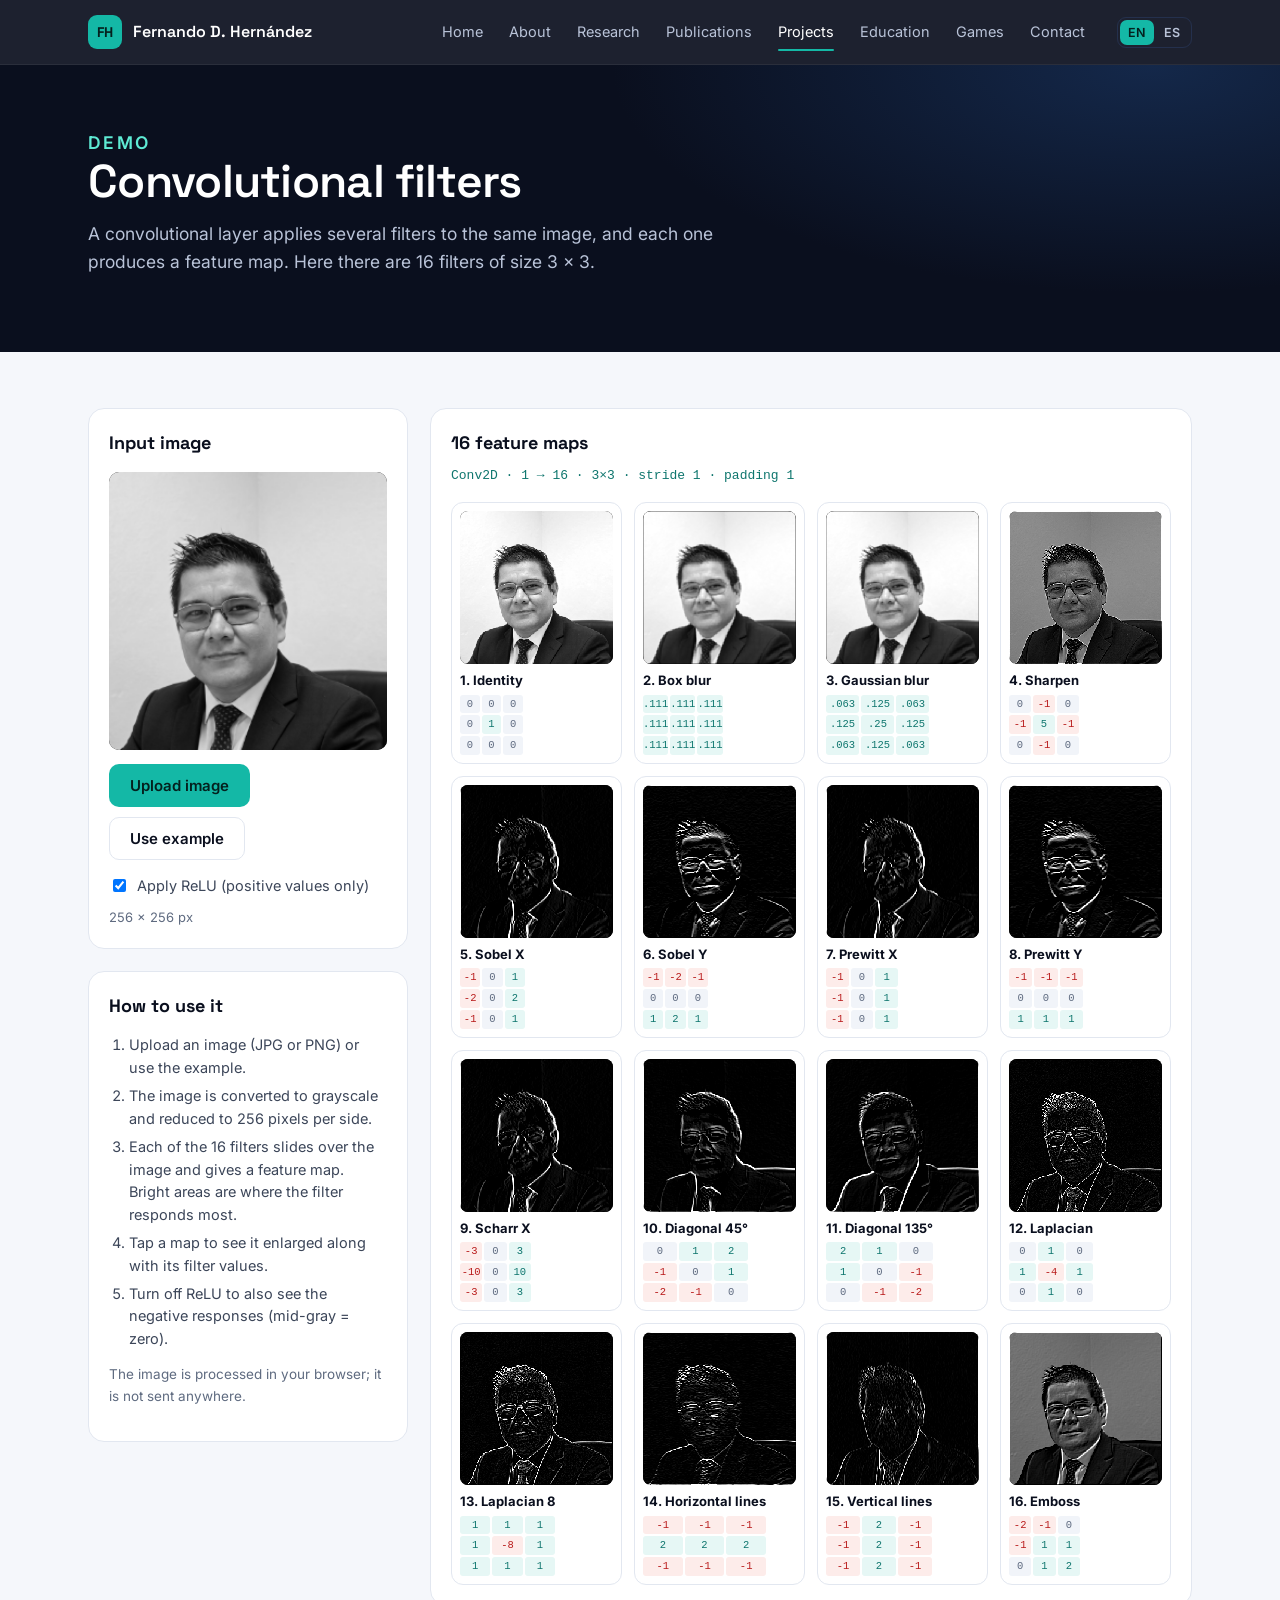
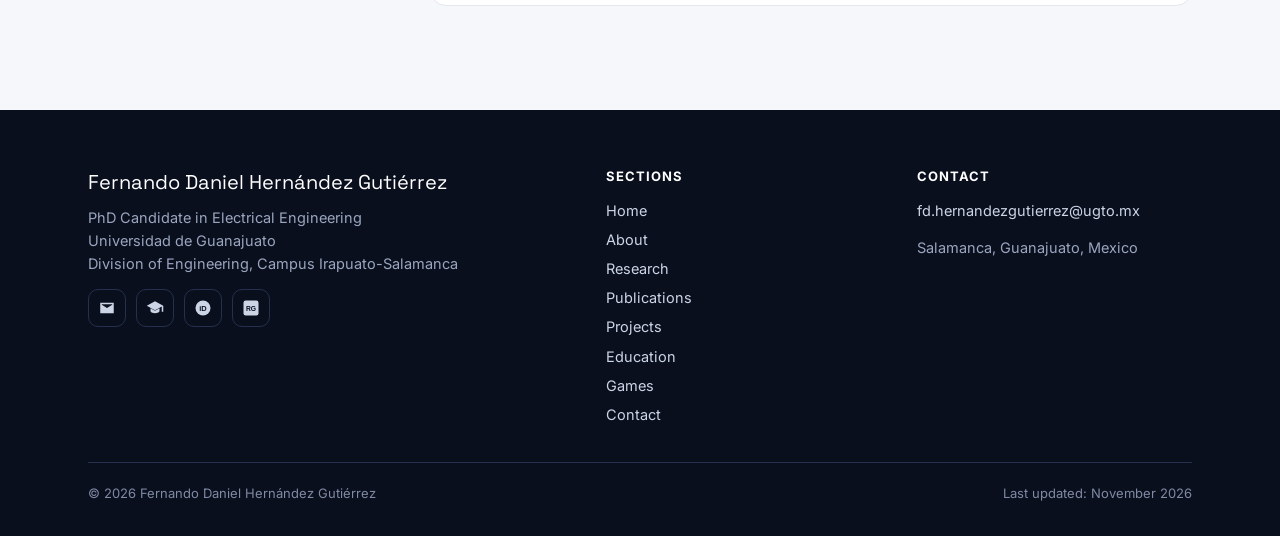
==== convolucion/index.html @ 76b6e7fe "Agrega la demostración de filtros convolucionales Página /convolucion/: el usuario sube una imagen y" ====
<!DOCTYPE html>
<html lang="en">
<head>
<meta charset="utf-8">
<meta name="viewport" content="width=device-width, initial-scale=1">
<title data-es="Filtros convolucionales · Fernando D. Hernández">Convolutional Filters · Fernando D. Hernández</title>
<meta name="description" content="Upload an image and see the 16 feature maps produced by a convolutional layer with 3×3 filters." data-es-content="Suba una imagen y vea los 16 mapas de características que produce una capa convolucional con filtros de 3×3.">
<link rel="icon" href="../assets/img/favicon.svg" type="image/svg+xml">
<link rel="preconnect" href="https://fonts.googleapis.com">
<link rel="preconnect" href="https://fonts.gstatic.com" crossorigin>
<link href="https://fonts.googleapis.com/css2?family=Inter:wght@400;500;600&family=Space+Grotesk:wght@500;600;700&display=swap" rel="stylesheet">
<link rel="stylesheet" href="../assets/css/estilos.css">
<link rel="stylesheet" href="convolucion.css">
</head>
<body data-pagina="convolucion" data-menu="proyectos" data-raiz="../">
<a class="saltar" href="#contenido" data-es="Saltar al contenido">Skip to content</a>
<div id="barra"></div>

<header class="cabecera-pagina">
  <div class="ancho">
    <p class="sobretitulo" data-es="Demostración">Demo</p>
    <h1 data-es="Filtros convolucionales">Convolutional filters</h1>
    <p data-es="Una capa convolucional aplica varios filtros a la misma imagen; cada uno produce un mapa de características. Aquí son 16 filtros de 3 × 3.">A convolutional layer applies several filters to the same image, and each one produces a feature map. Here there are 16 filters of size 3 × 3.</p>
  </div>
</header>

<main id="contenido">
  <section class="seccion primera">
    <div class="ancho">
      <div class="conv">
        <div class="conv-entrada">
          <div class="conv-panel">
            <h3 data-es="Imagen de entrada">Input image</h3>
            <canvas id="entrada" width="256" height="256" aria-label="Input image in grayscale" data-es-aria-label="Imagen de entrada en escala de grises"></canvas>
            <div class="botones">
              <label class="btn prim" for="archivo" data-es="Subir imagen">Upload image</label>
              <button type="button" class="btn claro" id="ejemplo" data-es="Usar ejemplo">Use example</button>
            </div>
            <input type="file" id="archivo" accept="image/*" hidden>
            <label class="conv-opcion"><input type="checkbox" id="relu" checked> <span data-es="Aplicar ReLU (solo valores positivos)">Apply ReLU (positive values only)</span></label>
            <p class="conv-dato" id="dato"></p>
          </div>

          <div class="conv-panel conv-ayuda">
            <h3 data-es="Cómo usarlo">How to use it</h3>
            <ol>
              <li data-es="Suba una imagen (JPG o PNG) o use el ejemplo.">Upload an image (JPG or PNG) or use the example.</li>
              <li data-es="La imagen se pasa a escala de grises y se reduce a 256 píxeles por lado.">The image is converted to grayscale and reduced to 256 pixels per side.</li>
              <li data-es="Cada uno de los 16 filtros recorre la imagen y da un mapa de características. Las zonas claras son donde el filtro responde más.">Each of the 16 filters slides over the image and gives a feature map. Bright areas are where the filter responds most.</li>
              <li data-es="Toque un mapa para verlo en grande junto con los valores de su filtro.">Tap a map to see it enlarged along with its filter values.</li>
              <li data-es="Quite ReLU para ver también las respuestas negativas (gris medio = cero).">Turn off ReLU to also see the negative responses (mid-gray = zero).</li>
            </ol>
            <p class="nota" data-es="La imagen se procesa en su navegador; no se envía a ningún lado.">The image is processed in your browser; it is not sent anywhere.</p>
          </div>
        </div>

        <div class="conv-salida">
          <div class="conv-panel">
            <h3 data-es="16 mapas de características">16 feature maps</h3>
            <p class="conv-capa">Conv2D · 1 → 16 · 3×3 · stride 1 · padding 1</p>
            <div class="conv-mapas" id="mapas"></div>
          </div>
        </div>
      </div>
    </div>
  </section>
</main>

<dialog class="conv-detalle" id="detalle">
  <form method="dialog"><button class="conv-cerrar" aria-label="Close" data-es-aria-label="Cerrar">×</button></form>
  <h3 id="detalle-titulo"></h3>
  <div class="conv-detalle-cuerpo">
    <canvas id="detalle-mapa" width="256" height="256"></canvas>
    <div>
      <p class="conv-dato" data-es="Valores del filtro">Filter values</p>
      <div class="conv-kernel grande" id="detalle-kernel"></div>
      <p class="conv-dato" id="detalle-texto"></p>
    </div>
  </div>
</dialog>

<div id="pie"></div>
<script src="../assets/js/datos.js"></script>
<script src="../assets/js/datos-en.js"></script>
<script src="../assets/js/sitio.js"></script>
<script src="convolucion.js"></script>
</body>
</html>
---- assets/css/estilos.css ----
/* ==========================================================================
   Estilos del sitio — © 2026 Fernando Daniel Hernandez Gutierrez
   ========================================================================== */
:root{
  --tinta:#0a0f1e; --tinta-2:#121a2f; --borde-osc:#24304d; --claro:#f5f7fb; --blanco:#fff;
  --texto:#1c2433; --suave:#5f6b80; --linea:#e2e7f0;
  --turquesa:#14b8a6; --turquesa-2:#5eead4; --turquesa-osc:#0f766e; --coral:#f97362;
  --titulo:"Space Grotesk", Inter, system-ui, sans-serif;
  --sans:Inter, system-ui, -apple-system, "Segoe UI", Roboto, sans-serif;
  --alto-barra:64px;
}
*{box-sizing:border-box}
[hidden]{display:none!important}
[id]{scroll-margin-top:calc(var(--alto-barra) + 20px)}
html{scroll-behavior:smooth;scroll-padding-top:calc(var(--alto-barra) + 16px)}
body{margin:0;font-family:var(--sans);color:var(--texto);background:var(--claro);line-height:1.6;font-size:16px;
     min-height:100vh;display:flex;flex-direction:column}
main{flex:1}
a{color:inherit}
img{max-width:100%;display:block}
.ancho{max-width:1160px;margin:0 auto;padding:0 28px}
.ancho>*,.pub>*,.linea>*,.dos-col>*,.pie-cols>*{min-width:0}
.saltar{position:absolute;left:-9999px;top:10px;z-index:60;background:#fff;color:var(--tinta);padding:8px 14px;border-radius:8px;font-weight:600}
.saltar:focus{left:12px}
:focus-visible{outline:2px solid var(--turquesa);outline-offset:2px}

/* ---------- Barra de navegación ---------- */
#barra{height:var(--alto-barra);background:var(--tinta)}          /* espacio reservado mientras carga */
nav.barra{position:sticky;top:0;z-index:40;background:rgba(10,15,30,.92);backdrop-filter:blur(10px);-webkit-backdrop-filter:blur(10px);
          border-bottom:1px solid rgba(255,255,255,.06);transition:box-shadow .2s}
nav.barra.con-sombra{box-shadow:0 8px 28px rgba(0,0,0,.28)}
nav.barra .ancho{display:flex;align-items:center;justify-content:space-between;gap:20px;height:var(--alto-barra)}
.logo{display:flex;align-items:center;gap:11px;text-decoration:none;color:#fff;font-family:var(--titulo);font-weight:600;font-size:16px;white-space:nowrap}
.sello{width:34px;height:34px;border-radius:9px;background:var(--turquesa);color:#04211e;display:grid;place-items:center;font-weight:700;font-size:14px;flex:none}
.menu{display:flex;gap:2px;list-style:none;margin:0;padding:0}
.menu a{display:block;position:relative;color:#b9c3d8;text-decoration:none;font-size:14.5px;padding:8px 12px;border-radius:8px}
.menu a:hover{color:#fff;background:rgba(255,255,255,.06)}
.menu a[aria-current="page"]{color:#fff}
.menu a[aria-current="page"]::after{content:"";position:absolute;left:12px;right:12px;bottom:1px;height:2px;border-radius:2px;background:var(--turquesa)}
.hamburguesa{display:none;position:relative;width:44px;height:44px;flex:none;border:1px solid var(--borde-osc);border-radius:10px;background:none;cursor:pointer}
.hamburguesa span,.hamburguesa span::before,.hamburguesa span::after{position:absolute;width:18px;height:2px;border-radius:2px;background:#fff;transition:transform .25s,top .25s,background .2s}
.hamburguesa span{left:12px;top:20px}
.hamburguesa span::before,.hamburguesa span::after{content:"";left:0}
.hamburguesa span::before{top:-6px}
.hamburguesa span::after{top:6px}
.barra.abierta .hamburguesa span{background:transparent}
.barra.abierta .hamburguesa span::before{top:0;transform:rotate(45deg)}
.barra.abierta .hamburguesa span::after{top:0;transform:rotate(-45deg)}

/* ---------- Portada (inicio) ---------- */
.portada{background:radial-gradient(1200px 500px at 85% 20%,#14284a 0%,transparent 60%),var(--tinta);color:#dfe6f3;padding:72px 0 96px;overflow:hidden}
.portada .ancho{display:grid;grid-template-columns:1.15fr .85fr;gap:48px;align-items:center}
.sobretitulo{font-size:13px;letter-spacing:.14em;text-transform:uppercase;color:var(--turquesa-2);font-weight:600;margin:0 0 16px}
.portada h1{font-family:var(--titulo);font-size:54px;line-height:1.04;margin:0 0 20px;color:#fff;font-weight:600;letter-spacing:-.015em}
.portada .lema{font-size:19px;color:#b9c3d8;max-width:560px;margin:0 0 30px}
.botones{display:flex;gap:12px;flex-wrap:wrap;margin-bottom:28px}
.btn{display:inline-flex;align-items:center;gap:8px;padding:11px 20px;border-radius:10px;font:600 15px var(--sans);text-decoration:none;border:1px solid transparent;cursor:pointer}
.btn.prim{background:var(--turquesa);color:#04211e}
.btn.prim:hover{background:var(--turquesa-2)}
.btn.sec{border-color:var(--borde-osc);color:#fff;background:none}
.btn.sec:hover{border-color:#4b5b80}
.btn.claro{border-color:var(--linea);color:var(--tinta);background:var(--blanco)}
.btn.claro:hover{border-color:var(--turquesa);color:var(--turquesa-osc)}
.btn[disabled]{opacity:.6;cursor:wait}
.redes{display:flex;gap:10px;flex-wrap:wrap}
.redes a{width:38px;height:38px;border-radius:10px;border:1px solid var(--borde-osc);display:grid;place-items:center;color:#b9c3d8}
.redes a:hover{color:#fff;border-color:#4b5b80}
.redes svg{width:18px;height:18px}

.lienzo{position:relative;aspect-ratio:1;max-width:440px;width:100%;justify-self:center;cursor:ew-resize;touch-action:pan-y}
.lienzo canvas{width:100%;height:100%;display:block}
.lienzo .rotulo{position:absolute;bottom:-4px;font-size:12px;letter-spacing:.08em;text-transform:uppercase;color:#7f8aa3}
.lienzo .r1{left:8%} .lienzo .r2{right:8%}

/* ---------- Cabecera de páginas interiores ---------- */
.cabecera-pagina{background:radial-gradient(900px 380px at 90% 0%,#14284a 0%,transparent 60%),var(--tinta);color:#b9c3d8;padding:64px 0 76px}
.cabecera-pagina h1{font-family:var(--titulo);color:#fff;font-size:46px;line-height:1.06;margin:0 0 14px;letter-spacing:-.015em;font-weight:600}
.cabecera-pagina p{max-width:660px;margin:0;font-size:17.5px}

/* ---------- Cifras ---------- */
.cifras{margin-top:-48px;position:relative;z-index:2}
.cifras .rejilla{display:grid;grid-template-columns:repeat(4,1fr);background:var(--blanco);border-radius:16px;box-shadow:0 12px 40px rgba(10,15,30,.10);overflow:hidden}
.cifra{padding:24px 26px}
.cifra+.cifra{border-left:1px solid var(--linea)}
.cifra b{font-family:var(--titulo);font-size:32px;color:var(--tinta);display:block;line-height:1.1}
.cifra span{font-size:13.5px;color:var(--suave);display:block;margin-top:6px;line-height:1.4}

/* ---------- Secciones ---------- */
.seccion{padding:76px 0 8px}
.seccion.primera{padding-top:56px}
.cabeza{display:flex;align-items:end;justify-content:space-between;gap:20px;margin-bottom:28px;flex-wrap:wrap}
.cabeza h2{font-family:var(--titulo);font-size:32px;margin:0;color:var(--tinta);letter-spacing:-.01em;line-height:1.15}
.cabeza p{margin:6px 0 0;color:var(--suave);max-width:640px}
.num{font-family:var(--titulo);color:var(--turquesa);font-size:14px;font-weight:600;display:block;margin-bottom:6px;letter-spacing:.04em}
.mas{font-weight:600;color:var(--turquesa-osc);text-decoration:none;white-space:nowrap}
.mas:hover{text-decoration:underline}
.texto-largo p{font-size:17px;margin:0 0 16px}

.dos-col{display:grid;grid-template-columns:1.3fr .7fr;gap:40px;align-items:start}
.tarjeta{background:var(--blanco);border:1px solid var(--linea);border-radius:16px;padding:24px}
.tarjeta h4{margin:0 0 12px;font-size:13px;letter-spacing:.08em;text-transform:uppercase;color:var(--suave)}
.tarjeta h4:not(:first-child){margin-top:22px}
.lista-simple{list-style:none;margin:0;padding:0;display:grid;gap:10px}
.lista-simple li{font-size:14.5px;line-height:1.45}
.lista-simple small{display:block;color:var(--suave)}
.pildoras{display:flex;flex-wrap:wrap;gap:8px}
.pildoras span{font-size:13px;padding:5px 12px;border-radius:999px;background:#e6f7f5;color:var(--turquesa-osc)}

.foto{width:100%;aspect-ratio:1;border-radius:16px;overflow:hidden;background:linear-gradient(150deg,#1d3a66,var(--tinta));display:grid;place-items:center;
      color:#fff;font-family:var(--titulo);font-size:72px;font-weight:600;margin-bottom:20px}
.foto img{width:100%;height:100%;object-fit:cover}

/* ---------- Líneas de investigación ---------- */
.lineas{display:grid;grid-template-columns:repeat(2,1fr);gap:20px}
.linea{background:var(--blanco);border:1px solid var(--linea);border-radius:16px;padding:26px;display:grid;grid-template-columns:72px 1fr;gap:20px;
       transition:transform .2s,box-shadow .2s;scroll-margin-top:calc(var(--alto-barra) + 20px)}
.linea:hover{transform:translateY(-3px);box-shadow:0 14px 36px rgba(10,15,30,.08)}
.linea:target{border-color:var(--turquesa);box-shadow:0 0 0 3px rgba(20,184,166,.18)}
.ilus{width:72px;height:72px;border-radius:14px;background:var(--tinta);display:grid;place-items:center}
.ilus svg{width:50px;height:50px}
.linea h3{font-family:var(--titulo);font-size:20px;margin:0 0 4px;color:var(--tinta);line-height:1.25}
.estado{font-size:12px;font-weight:600;color:var(--coral);text-transform:uppercase;letter-spacing:.06em}
.linea p{font-size:14.5px;color:#3c4659;margin:8px 0 12px}
.tags{display:flex;flex-wrap:wrap;gap:6px}
.tags span{font-size:12px;color:var(--suave);background:var(--claro);padding:2px 9px;border-radius:6px}
.lineas.detalle{grid-template-columns:1fr}
.lineas.detalle .linea{grid-template-columns:96px 1fr;padding:32px}
.lineas.detalle .ilus{width:96px;height:96px;border-radius:18px}
.lineas.detalle .ilus svg{width:64px;height:64px}
.lineas.detalle p{font-size:16px;max-width:760px}
.relacionadas{margin-top:18px;padding-top:16px;border-top:1px dashed var(--linea)}
.relacionadas h4{margin:0 0 8px;font-size:12.5px;letter-spacing:.08em;text-transform:uppercase;color:var(--suave)}
.relacionadas ul{list-style:none;margin:0;padding:0;display:grid;gap:6px}
.relacionadas li{font-size:14.5px}
.relacionadas a{color:var(--turquesa-osc);font-weight:500}

.lineas-mini{display:grid;grid-template-columns:repeat(4,1fr);gap:16px}
.lineas-mini a{display:flex;flex-direction:column;gap:12px;background:var(--blanco);border:1px solid var(--linea);border-radius:16px;padding:20px;text-decoration:none;transition:transform .2s,box-shadow .2s,border-color .2s}
.lineas-mini a:hover{transform:translateY(-3px);box-shadow:0 14px 36px rgba(10,15,30,.08);border-color:#cfd7e4}
.lineas-mini .ilus{width:56px;height:56px;border-radius:12px}
.lineas-mini .ilus svg{width:38px;height:38px}
.lineas-mini b{font-family:var(--titulo);font-size:16.5px;color:var(--tinta);line-height:1.3}

/* ---------- Publicaciones ---------- */
.controles{display:flex;gap:10px;flex-wrap:wrap;align-items:center}
.pestanas{display:flex;background:#e9edf4;border-radius:10px;padding:4px;flex-wrap:wrap}
.pestanas button{font:inherit;font-size:14px;border:none;background:none;padding:6px 14px;border-radius:7px;color:var(--suave);cursor:pointer}
.pestanas button.activo{background:var(--blanco);color:var(--tinta);box-shadow:0 1px 3px rgba(0,0,0,.08);font-weight:600}
.buscar{font:inherit;font-size:14px;padding:9px 14px;border:1px solid var(--linea);border-radius:10px;min-width:240px;background:var(--blanco)}
.conteo{font-size:14px;color:var(--suave);margin:0 0 14px}
.pubs{display:grid;gap:14px}
.pub{background:var(--blanco);border:1px solid var(--linea);border-radius:14px;padding:22px 24px;display:grid;grid-template-columns:70px 1fr auto;gap:22px;align-items:start}
.pub .anio{font-family:var(--titulo);font-size:22px;font-weight:600;color:var(--tinta)}
.pub .tipo{font-size:11.5px;font-weight:600;color:var(--turquesa);text-transform:uppercase;letter-spacing:.06em}
.pub .tipo.preparacion{color:var(--suave)} .pub .tipo.tesis{color:var(--coral)}
.pub h3{font-size:17px;margin:2px 0 6px;color:var(--tinta);line-height:1.35;font-weight:600}
.pub .a{font-size:14px;color:var(--suave);margin:0}
.pub .a .yo{color:var(--tinta)}
.pub .v{font-size:14px;margin:4px 0 0}
.pub .acc{display:flex;flex-direction:column;gap:6px}
.pub .acc a,.pub .acc button{font:inherit;font-size:13px;font-weight:500;text-decoration:none;text-align:center;padding:6px 14px;border-radius:8px;border:1px solid var(--linea);
        background:var(--claro);color:var(--tinta);cursor:pointer;white-space:nowrap}
.pub .acc a:hover,.pub .acc button:hover{border-color:var(--turquesa);color:var(--turquesa-osc)}
.pub pre{grid-column:2/-1;display:none;font-size:12px;background:var(--tinta);color:#cfe3ff;padding:14px;border-radius:10px;overflow:auto;margin:0;white-space:pre}
.pub pre.ver{display:block}
.vacio{color:var(--suave);padding:20px 0}
.nota{font-size:14.5px;color:var(--suave);margin-top:22px}
.nota a{color:var(--turquesa-osc);font-weight:600}

/* ---------- Proyectos y docencia ---------- */
.proyectos{display:grid;grid-template-columns:repeat(3,1fr);gap:20px}
.proy{border-radius:16px;padding:24px;background:linear-gradient(160deg,var(--tinta-2),var(--tinta));color:#cbd5e6;min-height:170px;display:flex;flex-direction:column}
.proy small{color:var(--turquesa-2);font-weight:600;letter-spacing:.08em;text-transform:uppercase;font-size:11.5px}
.proy b{font-family:var(--titulo);font-size:20px;color:#fff;margin:8px 0 6px;display:block;line-height:1.25}
.proy p{font-size:14.5px;margin:0}
.proy a{margin-top:auto;padding-top:14px;color:var(--turquesa-2);font-weight:600;text-decoration:none;font-size:14px}
.proy a:hover{text-decoration:underline}
.proy.claro{background:var(--blanco);border:1px solid var(--linea);color:#3c4659}
.proy.claro b{color:var(--tinta)}
.proy.claro small{color:var(--coral)}

/* ---------- Cronología ---------- */
.cronologia{list-style:none;margin:0 0 0 8px;padding:0;border-left:2px solid var(--linea)}
.cronologia li{position:relative;padding:0 0 26px 28px}
.cronologia li::before{content:"";position:absolute;left:-8px;top:5px;width:14px;height:14px;border-radius:50%;background:var(--blanco);border:3px solid var(--turquesa)}
.cronologia time,.cronologia b{font-family:var(--titulo);font-weight:600;color:var(--tinta);display:block}
.cronologia span{color:#3c4659}

/* ---------- Llamado a la acción ---------- */
.cta{margin-top:84px;background:linear-gradient(120deg,var(--tinta-2),#0d2a3a);border-radius:20px;padding:40px 44px;color:#cbd5e6;
     display:flex;align-items:center;justify-content:space-between;gap:24px;flex-wrap:wrap}
.cta h2{font-family:var(--titulo);color:#fff;font-size:28px;margin:0 0 6px}
.cta p{margin:0}

/* ---------- Contacto ---------- */
.contacto-grid{display:grid;grid-template-columns:.8fr 1.2fr;gap:36px;align-items:start}
.dato{display:flex;gap:14px;align-items:flex-start;margin-bottom:18px}
.dato .icono{width:40px;height:40px;border-radius:10px;background:var(--tinta);color:var(--turquesa-2);display:grid;place-items:center;flex:none}
.dato .icono svg{width:18px;height:18px}
.dato b{display:block;color:var(--tinta);font-size:14px}
.dato span,.dato a{font-size:14.5px;color:#3c4659;word-break:break-word}
.formulario{display:grid;gap:16px}
.formulario .fila{display:grid;grid-template-columns:1fr 1fr;gap:16px}
.formulario label{display:grid;gap:6px;font-size:14px;font-weight:500;color:var(--tinta)}
.formulario input,.formulario select,.formulario textarea{font:inherit;font-size:15px;padding:11px 13px;border:1px solid var(--linea);border-radius:10px;background:var(--claro);color:var(--texto);width:100%}
.formulario textarea{min-height:160px;resize:vertical}
.formulario input:focus,.formulario select:focus,.formulario textarea:focus{outline:none;border-color:var(--turquesa);box-shadow:0 0 0 3px rgba(20,184,166,.18);background:var(--blanco)}
.formulario .trampa{position:absolute;left:-9999px;width:1px;height:1px;overflow:hidden}
.formulario .pie-form{display:flex;align-items:center;justify-content:space-between;gap:16px;flex-wrap:wrap}
.formulario .privacidad{font-size:12.5px;color:var(--suave);margin:0;max-width:420px}
.aviso-form{display:none;padding:12px 14px;border-radius:10px;font-size:14.5px}
.aviso-form.ok{display:block;background:#e6f7f5;color:var(--turquesa-osc)}
.aviso-form.error{display:block;background:#fdecea;color:#9b2c1d}
.aviso-form.info{display:block;background:#eef2f8;color:var(--texto)}

/* ---------- Pie de página ---------- */
footer.final{background:var(--tinta);color:#9aa6bf;margin-top:96px;padding:56px 0 32px;font-size:14.5px}
.pie-cols{display:grid;grid-template-columns:1.4fr .8fr .8fr;gap:36px}
.pie-cols h4{color:#fff;font-size:13px;letter-spacing:.08em;text-transform:uppercase;margin:0 0 12px}
.pie-cols ul{list-style:none;margin:0;padding:0;display:grid;gap:6px}
.pie-cols a{color:#cbd5e6;text-decoration:none}
.pie-cols a:hover{color:var(--turquesa-2)}
.pie-nombre{font-family:var(--titulo);color:#fff;font-size:20px;display:block;margin-bottom:8px}
.pie-cols p{margin:0 0 14px}
.pie-final{border-top:1px solid var(--borde-osc);padding-top:20px;margin-top:36px;font-size:13px;color:#7f8aa3;display:flex;justify-content:space-between;gap:12px;flex-wrap:wrap}

/* ---------- Adaptable ---------- */
@media (max-width:1060px){
  .lineas-mini{grid-template-columns:repeat(2,1fr)}
}
@media (max-width:960px){
  .hamburguesa{display:block}
  .menu{position:absolute;top:var(--alto-barra);left:0;right:0;flex-direction:column;gap:0;padding:8px 20px 18px;background:var(--tinta);
        border-bottom:1px solid var(--borde-osc);box-shadow:0 22px 40px rgba(0,0,0,.35);
        visibility:hidden;opacity:0;transform:translateY(-8px);transition:opacity .2s,transform .2s,visibility .2s}
  .barra.abierta .menu{visibility:visible;opacity:1;transform:none}
  .menu a{padding:13px 8px;font-size:16px;border-radius:0;border-bottom:1px solid rgba(255,255,255,.06)}
  .menu li:last-child a{border-bottom:none}
  .menu a[aria-current="page"]{color:var(--turquesa-2)}
  .menu a[aria-current="page"]::after{left:auto;right:8px;top:50%;bottom:auto;width:8px;height:8px;border-radius:50%;transform:translateY(-50%)}

  .portada .ancho,.dos-col,.contacto-grid{grid-template-columns:1fr}
  .portada{padding:52px 0 88px}
  .portada h1{font-size:40px}
  .cabecera-pagina{padding:48px 0 60px}
  .cabecera-pagina h1{font-size:36px}
  .lienzo{max-width:320px}
  .cifras .rejilla{grid-template-columns:1fr 1fr}
  .cifra:nth-child(3){border-left:none}
  .cifra:nth-child(n+3){border-top:1px solid var(--linea)}
  .lineas,.proyectos{grid-template-columns:1fr}
  .pub{grid-template-columns:1fr;gap:10px}
  .pub .acc{flex-direction:row;flex-wrap:wrap}
  .pub pre{grid-column:1}
  .pie-cols{grid-template-columns:1fr 1fr}
  .pie-cols>div:first-child{grid-column:1/-1}
  .foto{max-width:260px}
}
@media (max-width:560px){
  .ancho{padding:0 20px}
  .logo-nombre{display:none}
  .portada h1{font-size:34px}
  .cabecera-pagina h1{font-size:31px}
  .cabeza h2{font-size:27px}
  .cifra{padding:18px}
  .cifra b{font-size:26px}
  .lineas-mini{grid-template-columns:1fr}
  .linea,.lineas.detalle .linea{grid-template-columns:1fr;padding:22px}
  .buscar{min-width:0;width:100%}
  .controles{width:100%}
  .formulario .fila{grid-template-columns:1fr}
  .cta{padding:30px 24px}
  .pie-cols{grid-template-columns:1fr}
}
@media (prefers-reduced-motion:reduce){*{transition:none!important;scroll-behavior:auto!important}}
@media print{nav.barra,#barra,.hamburguesa,footer.final,.cta,.lienzo{display:none!important} body{background:#fff}}

/* Iconos de redes sobre fondo claro */
.redes.oscuras a,.tarjeta .redes a{color:var(--tinta);border-color:var(--linea);background:var(--blanco);--icono-fondo:#fff}
.redes.oscuras a:hover,.tarjeta .redes a:hover{color:var(--turquesa-osc);border-color:var(--turquesa)}
.redes.oscuras{margin-top:6px}

/* ---------- Ampliaciones con el contenido del CV ---------- */
.lineas-mini{grid-template-columns:repeat(3,1fr)}
.cronologia time{font-size:13px;letter-spacing:.04em;color:var(--turquesa-osc);margin-bottom:2px}
.cronologia b+span{display:block;margin-top:2px}
.cronologia small{display:block;color:var(--suave);font-size:14px;margin-top:4px;line-height:1.5}
.perfil-inicio .foto-mini{max-width:180px;margin:0 0 20px}
.habilidades{display:grid;grid-template-columns:140px 1fr;gap:10px 20px;margin:0}
.habilidades dt{font-family:var(--titulo);font-weight:600;color:var(--tinta)}
.habilidades dd{margin:0;color:#3c4659}
.proyectos.cuatro{grid-template-columns:repeat(4,1fr)}
.proyectos.cuatro .proy{min-height:150px}
@media (max-width:1060px){ .proyectos.cuatro{grid-template-columns:repeat(2,1fr)} }
@media (max-width:960px){ .lineas-mini{grid-template-columns:repeat(2,1fr)} }
@media (max-width:560px){
  .lineas-mini,.proyectos.cuatro{grid-template-columns:1fr}
  .habilidades{grid-template-columns:1fr;gap:2px}
  .habilidades dd{margin-bottom:12px}
}

/* ---------- Menú de 8 secciones: el botón ☰ aparece desde 1100 px ---------- */
@media (max-width:1100px){
  .hamburguesa{display:block}
  .menu{position:absolute;top:var(--alto-barra);left:0;right:0;flex-direction:column;gap:0;padding:8px 20px 18px;background:var(--tinta);
        border-bottom:1px solid var(--borde-osc);box-shadow:0 22px 40px rgba(0,0,0,.35);
        visibility:hidden;opacity:0;transform:translateY(-8px);transition:opacity .2s,transform .2s,visibility .2s}
  .barra.abierta .menu{visibility:visible;opacity:1;transform:none}
  .menu a{padding:13px 8px;font-size:16px;border-radius:0;border-bottom:1px solid rgba(255,255,255,.06)}
  .menu li:last-child a{border-bottom:none}
  .menu a[aria-current="page"]{color:var(--turquesa-2)}
  .menu a[aria-current="page"]::after{left:auto;right:8px;top:50%;bottom:auto;width:8px;height:8px;border-radius:50%;transform:translateY(-50%)}
}

/* ---------- Educación y Juegos ---------- */
.recursos{display:grid;grid-template-columns:repeat(2,1fr);gap:20px}
.recurso{background:var(--blanco);border:1px solid var(--linea);border-radius:16px;padding:28px;display:grid;grid-template-columns:84px 1fr;gap:22px;align-items:start}
.recurso .ilus{width:84px;height:84px;border-radius:18px}
.recurso .ilus svg{width:58px;height:58px}
.recurso h3{font-family:var(--titulo);font-size:22px;margin:0 0 6px;color:var(--tinta)}
.recurso p{margin:0 0 14px;color:#3c4659}
.recurso .botones{margin:16px 0 0}
.capitulos{display:grid;grid-template-columns:repeat(2,1fr);gap:14px}
.capitulo{display:flex;gap:16px;align-items:center;background:var(--blanco);border:1px solid var(--linea);border-radius:14px;padding:16px 18px;text-decoration:none;
          transition:border-color .2s,box-shadow .2s,transform .2s}
.capitulo:hover{border-color:var(--turquesa);box-shadow:0 10px 26px rgba(10,15,30,.07);transform:translateY(-2px)}
.capitulo .n{width:44px;height:44px;border-radius:12px;background:var(--tinta);color:var(--turquesa-2);display:grid;place-items:center;font-family:var(--titulo);font-weight:700;flex:none}
.capitulo b{display:block;color:var(--tinta);font-family:var(--titulo);font-weight:600;line-height:1.3}
.capitulo small{color:var(--suave);font-size:13px}
.capitulo .pdf{margin-left:auto;font-size:12px;font-weight:600;color:var(--turquesa-osc);border:1px solid var(--linea);border-radius:6px;padding:2px 8px;flex:none}
.datos-curso{display:flex;flex-wrap:wrap;gap:10px 28px;margin:0;padding:0;list-style:none;color:#3c4659}
.datos-curso b{color:var(--tinta)}
@media (max-width:960px){ .recursos,.capitulos{grid-template-columns:1fr} }
@media (max-width:560px){ .recurso{grid-template-columns:1fr;padding:22px} }

/* ---------- Páginas de proyecto (SABER-DR) ---------- */
.figura{margin:0}
.figura img{display:block;width:100%;height:auto;border-radius:16px;border:1px solid var(--linea);box-shadow:0 18px 44px rgba(10,15,30,.10);background:var(--blanco)}
.figura figcaption{font-size:14.5px;color:var(--suave);margin-top:14px;max-width:820px;line-height:1.55}
.pasos{list-style:none;margin:0;padding:0;display:grid;grid-template-columns:repeat(4,1fr);gap:18px;counter-reset:paso}
.pasos li{background:var(--blanco);border:1px solid var(--linea);border-radius:16px;padding:22px;counter-increment:paso}
.pasos li::before{content:counter(paso);display:grid;place-items:center;width:36px;height:36px;border-radius:10px;background:var(--tinta);color:var(--turquesa-2);
                  font-family:var(--titulo);font-weight:700;margin-bottom:14px}
.pasos b{display:block;font-family:var(--titulo);font-size:18px;color:var(--tinta);margin-bottom:6px}
.pasos span{font-size:14.5px;color:#3c4659;line-height:1.55}
.aviso-investigacion{border-left:4px solid var(--coral);background:var(--blanco);border-radius:0 14px 14px 0;padding:20px 24px;max-width:900px}
.aviso-investigacion p{margin:0;color:#3c4659}
.aviso-investigacion p+p{margin-top:10px;font-size:14.5px;color:var(--suave)}
.aviso-investigacion a{color:var(--turquesa-osc);font-weight:600}
@media (max-width:1060px){ .pasos{grid-template-columns:repeat(2,1fr)} }
@media (max-width:560px){ .pasos{grid-template-columns:1fr} .figura img{border-radius:10px} }

/* ---------- Selector de idioma (EN | ES) ---------- */
nav.barra .menu{margin-left:auto}
.idiomas{display:flex;flex:none;gap:2px;padding:2px;border:1px solid var(--borde-osc);border-radius:9px}
.idiomas button{background:none;border:0;color:#b9c3d8;font:600 12.5px var(--sans);letter-spacing:.05em;padding:5px 8px;border-radius:7px;cursor:pointer}
.idiomas button:hover{color:#fff;background:rgba(255,255,255,.06)}
.idiomas button[aria-pressed="true"]{background:var(--turquesa);color:#04211e;cursor:default}
@media (max-width:1100px){ .idiomas{margin-left:auto} nav.barra .ancho{gap:12px} }
.menu a{white-space:nowrap}
@media (min-width:1101px) and (max-width:1240px){ .menu a{padding:8px 9px} nav.barra .ancho{gap:14px} }
---- convolucion/convolucion.css ----
.conv{display:grid;grid-template-columns:minmax(0,320px) minmax(0,1fr);gap:22px;align-items:start}
.conv-entrada{display:grid;gap:22px}
.conv-panel{background:var(--blanco);border:1px solid var(--linea);border-radius:16px;padding:20px}
.conv-panel h3{margin:0 0 14px;font-family:var(--titulo);font-size:18px;color:var(--tinta)}
#entrada{display:block;width:100%;height:auto;border-radius:10px;background:#000}
.conv-panel .botones{margin:14px 0 0;display:flex;flex-wrap:wrap;gap:10px}
.conv-panel .botones .btn{cursor:pointer}
.conv-opcion{display:flex;align-items:center;gap:8px;margin-top:14px;font-size:14.5px;color:#3c4659;cursor:pointer}
.conv-dato{margin:10px 0 0;font-size:13px;color:var(--suave)}
.conv-ayuda ol{margin:0;padding-left:20px;color:#3c4659;font-size:14.5px;line-height:1.55}
.conv-ayuda li+li{margin-top:6px}
.conv-ayuda .nota{margin-top:14px;font-size:13.5px}
.conv-capa{margin:-6px 0 16px;font-family:ui-monospace,Consolas,monospace;font-size:13px;color:var(--turquesa-osc)}
.conv-mapas{display:grid;grid-template-columns:repeat(4,minmax(0,1fr));gap:12px}
.conv-mapa{display:flex;flex-direction:column;gap:8px;padding:8px;border:1px solid var(--linea);border-radius:12px;background:var(--blanco);cursor:pointer;text-align:left;font:inherit;transition:border-color .15s,box-shadow .15s}
.conv-mapa:hover,.conv-mapa:focus-visible{border-color:var(--turquesa);box-shadow:0 8px 20px rgba(10,15,30,.08);outline:none}
.conv-mapa canvas{display:block;width:100%;height:auto;border-radius:8px;background:#000;image-rendering:pixelated}
.conv-mapa b{display:block;font-size:13px;color:var(--tinta);line-height:1.25}
.conv-kernel{display:grid;grid-template-columns:repeat(3,1fr);gap:2px;margin-top:6px;font-family:ui-monospace,Consolas,monospace;font-size:10.5px;color:var(--suave);text-align:center}
.conv-kernel span{background:#f1f4f9;border-radius:3px;padding:1px 0}
.conv-kernel .pos{color:#0f766e;background:#e6f7f5}
.conv-kernel .neg{color:#b91c1c;background:#fdecea}
.conv-kernel.grande{font-size:15px;gap:4px;max-width:190px}
.conv-kernel.grande span{padding:8px 0}
.conv-detalle{border:0;border-radius:18px;padding:24px;max-width:min(640px,92vw);color:var(--texto)}
.conv-detalle::backdrop{background:rgba(10,15,30,.55)}
.conv-detalle h3{margin:0 0 14px;font-family:var(--titulo);color:var(--tinta)}
.conv-detalle-cuerpo{display:grid;grid-template-columns:minmax(0,1fr) 200px;gap:20px;align-items:start}
#detalle-mapa{display:block;width:100%;height:auto;border-radius:10px;background:#000}
.conv-cerrar{position:absolute;top:10px;right:14px;background:none;border:0;font-size:26px;line-height:1;color:var(--suave);cursor:pointer}
@media (max-width:900px){ .conv{grid-template-columns:minmax(0,1fr)} .conv-entrada{grid-template-columns:repeat(2,minmax(0,1fr))} }
@media (max-width:620px){ .conv-entrada{grid-template-columns:minmax(0,1fr)} .conv-mapas{grid-template-columns:repeat(2,minmax(0,1fr))} .conv-detalle-cuerpo{grid-template-columns:minmax(0,1fr)} }
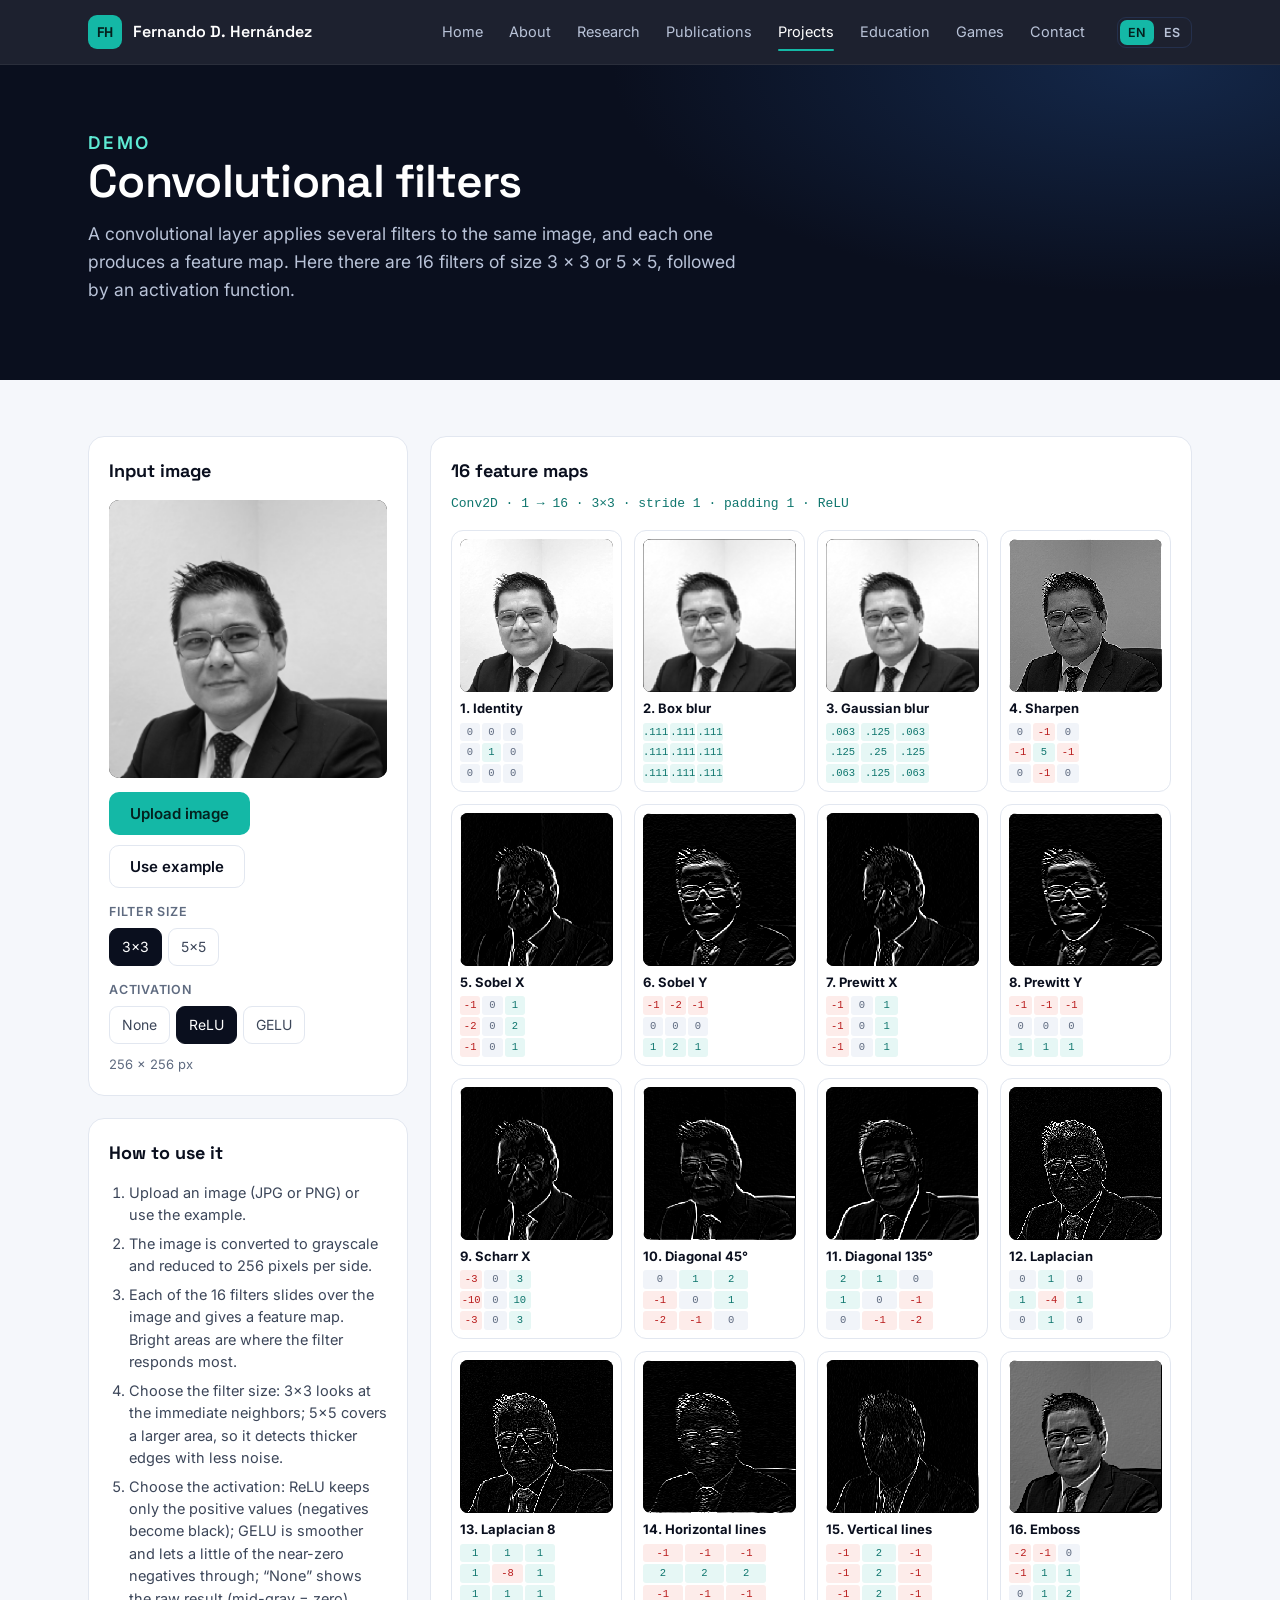
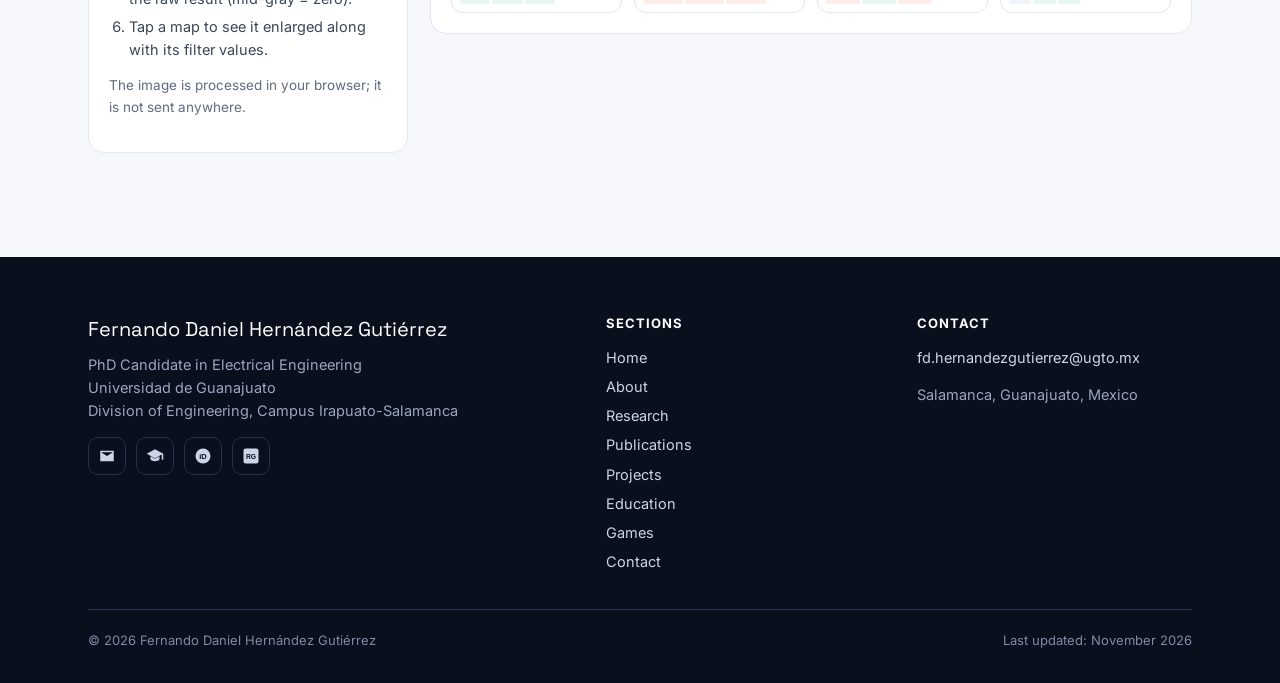
==== commit 591bbd1b: "Filtros convolucionales: GELU y filtros de 5×5 Se elige el tamaño del filtro (3×3 o 5×5, 16 de cada " ====
--- a/convolucion/index.html
+++ b/convolucion/index.html
@@ -4,7 +4,7 @@
 <meta charset="utf-8">
 <meta name="viewport" content="width=device-width, initial-scale=1">
 <title data-es="Filtros convolucionales · Fernando D. Hernández">Convolutional Filters · Fernando D. Hernández</title>
-<meta name="description" content="Upload an image and see the 16 feature maps produced by a convolutional layer with 3×3 filters." data-es-content="Suba una imagen y vea los 16 mapas de características que produce una capa convolucional con filtros de 3×3.">
+<meta name="description" content="Upload an image and see the 16 feature maps produced by a convolutional layer with 3×3 or 5×5 filters and ReLU or GELU activation." data-es-content="Suba una imagen y vea los 16 mapas de características que produce una capa convolucional con filtros de 3×3 o 5×5 y activación ReLU o GELU.">
 <link rel="icon" href="../assets/img/favicon.svg" type="image/svg+xml">
 <link rel="preconnect" href="https://fonts.googleapis.com">
 <link rel="preconnect" href="https://fonts.gstatic.com" crossorigin>
@@ -20,7 +20,7 @@
   <div class="ancho">
     <p class="sobretitulo" data-es="Demostración">Demo</p>
     <h1 data-es="Filtros convolucionales">Convolutional filters</h1>
-    <p data-es="Una capa convolucional aplica varios filtros a la misma imagen; cada uno produce un mapa de características. Aquí son 16 filtros de 3 × 3.">A convolutional layer applies several filters to the same image, and each one produces a feature map. Here there are 16 filters of size 3 × 3.</p>
+    <p data-es="Una capa convolucional aplica varios filtros a la misma imagen; cada uno produce un mapa de características. Aquí son 16 filtros de 3 × 3 o de 5 × 5, seguidos de una función de activación.">A convolutional layer applies several filters to the same image, and each one produces a feature map. Here there are 16 filters of size 3 × 3 or 5 × 5, followed by an activation function.</p>
   </div>
 </header>
 
@@ -37,7 +37,17 @@
               <button type="button" class="btn claro" id="ejemplo" data-es="Usar ejemplo">Use example</button>
             </div>
             <input type="file" id="archivo" accept="image/*" hidden>
-            <label class="conv-opcion"><input type="checkbox" id="relu" checked> <span data-es="Aplicar ReLU (solo valores positivos)">Apply ReLU (positive values only)</span></label>
+            <fieldset class="conv-grupo">
+              <legend data-es="Tamaño del filtro">Filter size</legend>
+              <label><input type="radio" name="tamano" value="3" checked> 3×3</label>
+              <label><input type="radio" name="tamano" value="5"> 5×5</label>
+            </fieldset>
+            <fieldset class="conv-grupo">
+              <legend data-es="Activación">Activation</legend>
+              <label><input type="radio" name="activacion" value="ninguna"> <span data-es="Ninguna">None</span></label>
+              <label><input type="radio" name="activacion" value="relu" checked> ReLU</label>
+              <label><input type="radio" name="activacion" value="gelu"> GELU</label>
+            </fieldset>
             <p class="conv-dato" id="dato"></p>
           </div>
 
@@ -47,8 +57,9 @@
               <li data-es="Suba una imagen (JPG o PNG) o use el ejemplo.">Upload an image (JPG or PNG) or use the example.</li>
               <li data-es="La imagen se pasa a escala de grises y se reduce a 256 píxeles por lado.">The image is converted to grayscale and reduced to 256 pixels per side.</li>
               <li data-es="Cada uno de los 16 filtros recorre la imagen y da un mapa de características. Las zonas claras son donde el filtro responde más.">Each of the 16 filters slides over the image and gives a feature map. Bright areas are where the filter responds most.</li>
+              <li data-es="Elija el tamaño del filtro: 3×3 mira a los vecinos inmediatos; 5×5 abarca una zona más grande, así que detecta bordes más gruesos y con menos ruido.">Choose the filter size: 3×3 looks at the immediate neighbors; 5×5 covers a larger area, so it detects thicker edges with less noise.</li>
+              <li data-es="Elija la activación: ReLU deja solo los valores positivos (lo negativo queda en negro); GELU es más suave y deja pasar un poco de los negativos cercanos a cero; «Ninguna» muestra el resultado tal cual (gris medio = cero).">Choose the activation: ReLU keeps only the positive values (negatives become black); GELU is smoother and lets a little of the near-zero negatives through; “None” shows the raw result (mid-gray = zero).</li>
               <li data-es="Toque un mapa para verlo en grande junto con los valores de su filtro.">Tap a map to see it enlarged along with its filter values.</li>
-              <li data-es="Quite ReLU para ver también las respuestas negativas (gris medio = cero).">Turn off ReLU to also see the negative responses (mid-gray = zero).</li>
             </ol>
             <p class="nota" data-es="La imagen se procesa en su navegador; no se envía a ningún lado.">The image is processed in your browser; it is not sent anywhere.</p>
           </div>
@@ -57,7 +68,7 @@
         <div class="conv-salida">
           <div class="conv-panel">
             <h3 data-es="16 mapas de características">16 feature maps</h3>
-            <p class="conv-capa">Conv2D · 1 → 16 · 3×3 · stride 1 · padding 1</p>
+            <p class="conv-capa" id="capa">Conv2D · 1 → 16 · 3×3 · stride 1 · padding 1 · ReLU</p>
             <div class="conv-mapas" id="mapas"></div>
           </div>
         </div>
--- a/convolucion/convolucion.css
+++ b/convolucion/convolucion.css
@@ -5,7 +5,13 @@
 #entrada{display:block;width:100%;height:auto;border-radius:10px;background:#000}
 .conv-panel .botones{margin:14px 0 0;display:flex;flex-wrap:wrap;gap:10px}
 .conv-panel .botones .btn{cursor:pointer}
-.conv-opcion{display:flex;align-items:center;gap:8px;margin-top:14px;font-size:14.5px;color:#3c4659;cursor:pointer}
+.conv-grupo{border:0;margin:14px 0 0;padding:0;display:flex;flex-wrap:wrap;gap:6px}
+.conv-grupo legend{width:100%;padding:0;margin-bottom:6px;font-size:12.5px;font-weight:600;letter-spacing:.06em;text-transform:uppercase;color:var(--suave)}
+.conv-grupo label{position:relative;cursor:pointer}
+.conv-grupo input{position:absolute;opacity:0;inset:0;margin:0;cursor:pointer}
+.conv-grupo label{display:inline-block;padding:7px 12px;border:1px solid var(--linea);border-radius:9px;font-size:14px;color:#3c4659;background:var(--blanco)}
+.conv-grupo label:has(input:checked){background:var(--tinta);border-color:var(--tinta);color:#fff}
+.conv-grupo label:has(input:focus-visible){outline:3px solid var(--turquesa);outline-offset:2px}
 .conv-dato{margin:10px 0 0;font-size:13px;color:var(--suave)}
 .conv-ayuda ol{margin:0;padding-left:20px;color:#3c4659;font-size:14.5px;line-height:1.55}
 .conv-ayuda li+li{margin-top:6px}
@@ -30,3 +36,6 @@
 .conv-cerrar{position:absolute;top:10px;right:14px;background:none;border:0;font-size:26px;line-height:1;color:var(--suave);cursor:pointer}
 @media (max-width:900px){ .conv{grid-template-columns:minmax(0,1fr)} .conv-entrada{grid-template-columns:repeat(2,minmax(0,1fr))} }
 @media (max-width:620px){ .conv-entrada{grid-template-columns:minmax(0,1fr)} .conv-mapas{grid-template-columns:repeat(2,minmax(0,1fr))} .conv-detalle-cuerpo{grid-template-columns:minmax(0,1fr)} }
+.conv-kernel.k5{grid-template-columns:repeat(5,1fr);font-size:8.5px;gap:1px}
+.conv-kernel.grande.k5{font-size:12px;gap:3px;max-width:230px}
+.conv-kernel.grande.k5 span{padding:6px 0}
